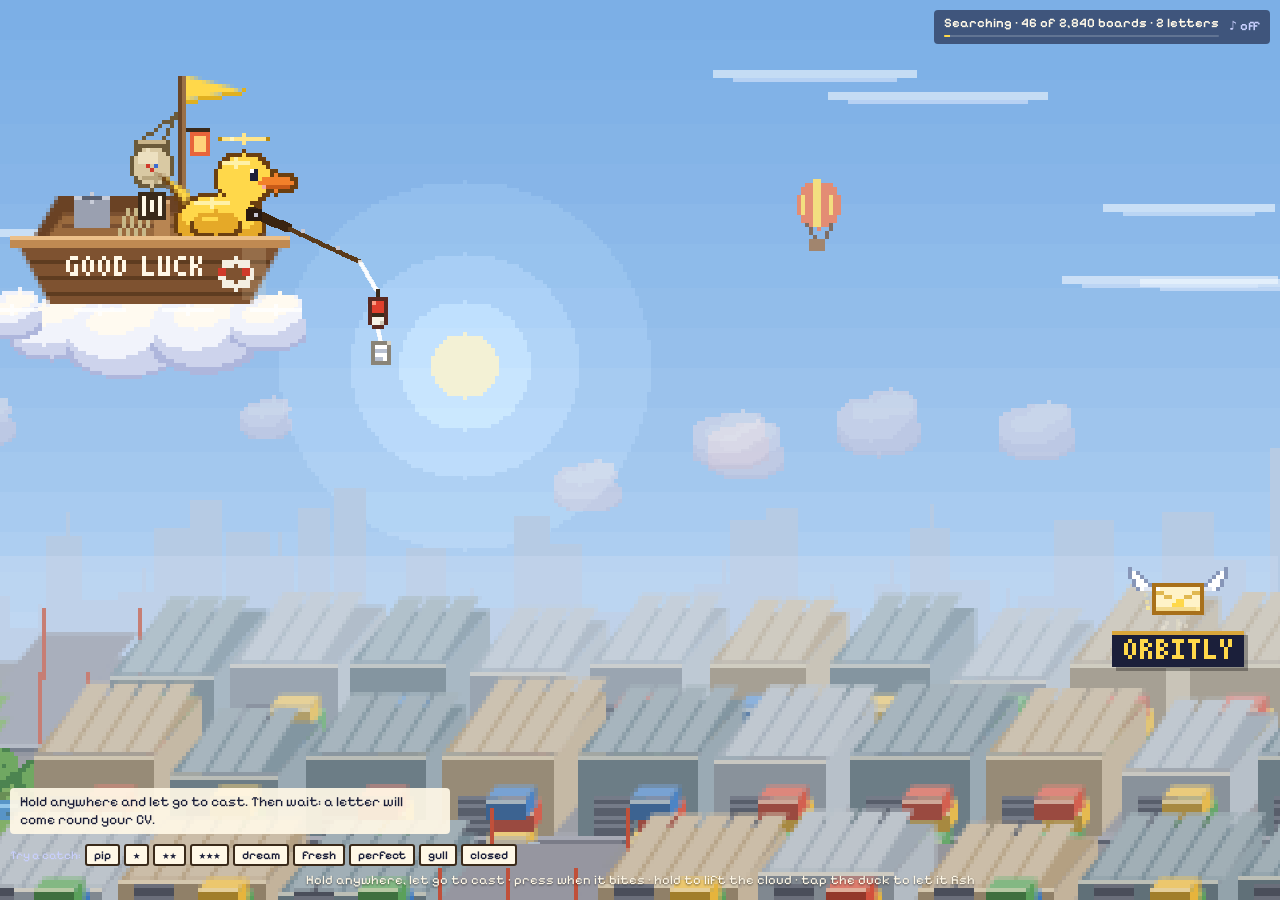
==== tools/catch.html @ b94306d3 "Plan 19, the game made calm: a real catch, the soul's way up to HEAVEN and the same way home The duc" ====
<!doctype html>
<!-- ONE CATCH, TO TRY (PLAN.md 19, step 1): the sky of letters with the new way of catching, alone: hold anywhere and let go
     to cast; wait while a letter comes round the CV; press when it bites; hold and let go to keep the letter in the little
     cloud until the ribbon is full; the duck holds it up, its tag over it (press the tag for the rest), and into the bag
     it goes. A tap on the duck lets it fish by itself. «Try a catch» shows each kind of catch at once. The jobs are the
     shared store's, for a made-up CV (an AI engineer in London, two made-up dream companies); the search plays out in
     about a minute. Open through a local server: /tools/catch.html (?debug: window.sky, and the time a frame takes) -->
<html lang="en">
<head>
<meta charset="utf-8">
<meta name="viewport" content="width=device-width, initial-scale=1, viewport-fit=cover">
<title>One catch</title>
<link href="https://fonts.googleapis.com/css2?family=Pixelify+Sans:wght@400;600&display=swap" rel="stylesheet">
<style>
  :root { --paper: #fff8e7; --ink: #1b1f3a; --edge: #3a2a1a; --yellow: #ffd84a; --ui: "Pixelify Sans", ui-monospace, monospace; }
  html, body { margin: 0; height: 100%; overflow: hidden; background: #0c0f24; }
  canvas { display: block; touch-action: none; -webkit-user-select: none; user-select: none; }
  .hud { position: fixed; font: 600 14px var(--ui); color: var(--paper); }
  .prog { top: 10px; right: 10px; display: flex; align-items: center; gap: 10px; background: rgba(27, 31, 58, 0.62); border-radius: 4px; padding: 5px 10px 7px; }
  .prog .line { display: flex; flex-direction: column; gap: 4px; font-size: 13px; }
  .prog .bar { height: 2px; background: rgba(255, 255, 255, 0.18); border-radius: 2px; overflow: hidden; }
  .prog .bar i { display: block; height: 100%; width: 0; background: var(--yellow); transition: width 0.4s linear; }
  .prog button { all: unset; cursor: pointer; font: 600 13px var(--ui); color: #c9d0ff; }
  .talk { left: 10px; bottom: 66px; max-width: min(420px, calc(100vw - 20px)); color: var(--ink); background: rgba(255, 248, 231, 0.92); border-radius: 4px;
    padding: 5px 10px; font: 14px/1.3 var(--ui); opacity: 0; transform: translateY(6px); transition: opacity 0.3s, transform 0.3s; pointer-events: none; }
  .talk.show { opacity: 1; transform: none; }
  .hint { left: 50%; bottom: 12px; transform: translateX(-50%); font: 13px var(--ui); color: #fff8e7; text-shadow: 0 1px 2px rgba(0,0,0,.6); white-space: nowrap; transition: opacity 1s; pointer-events: none; }
  .try { left: 10px; bottom: 34px; display: flex; gap: 4px; align-items: center; flex-wrap: wrap; font: 12px var(--ui); color: #c9d0ff; }
  .try button { font: 600 12px var(--ui); color: var(--ink); background: var(--paper); border: 2px solid var(--edge); border-radius: 3px; padding: 2px 7px; cursor: pointer; }
  .perf { left: 10px; top: 10px; font: 12px ui-monospace, monospace; color: #c9d0ff; background: rgba(0, 0, 0, 0.4); padding: 3px 6px; }
  @media (max-width: 560px) { .hint { bottom: 8px; font-size: 11px; white-space: normal; width: 90vw; text-align: center; } .try { bottom: 44px; } .talk { bottom: 96px; } .prog { left: 10px; right: 10px; } }
</style>
</head>
<body>
<canvas id="sky"></canvas>
<div class="hud prog"><div class="line"><span id="progText">Getting ready…</span><div class="bar"><i id="progBar"></i></div></div><button id="sound" type="button" title="Sound">♪ off</button></div>
<div class="hud talk" id="talk"></div>
<div class="hud hint" id="hint">Hold anywhere, let go to cast · press when it bites · hold to lift the cloud · tap the duck to let it fish</div>
<div class="hud try" id="try">Try a catch:</div>
<div class="hud perf" id="perf" hidden></div>
<script type="module">
  import { makeStage } from '../js/stage.js';
  import { makeSky } from '../js/sky.js';
  import { makeLetters } from '../js/letters.js';
  import { makeCatchUI } from '../js/catchui.js';
  import { readLake } from '../js/lake.js';
  import { sfx, soundOn, setSound } from '../js/sound.js';

  const $ = (id) => document.getElementById(id);
  const debug = new URLSearchParams(location.search).has('debug');
  const ME = { titles: ['machine learning engineer', 'ai engineer', 'data scientist', 'software engineer'], city: 'london', remote: true,
    skills: ['python', 'machine learning', 'pytorch', 'sql', 'aws', 'docker', 'llms', 'nlp', 'deep learning', 'tensorflow', 'kubernetes', 'react', 'typescript'] };

  const stage = makeStage($('sky'));
  const sky = makeSky(stage);
  let talkTimer = 0;
  function say(text, who, secs = 3) {
    const t = $('talk'); t.textContent = text; t.classList.add('show');
    clearTimeout(talkTimer); talkTimer = setTimeout(() => t.classList.remove('show'), secs * 1000);
  }
  const letters = makeLetters({
    onSay: say,
    onBag: () => { $('hint').style.opacity = '0'; },
    onAway: () => {},
    // a made-up check for this page: about one posting in nine has closed
    onCheck: (job) => new Promise((ok) => setTimeout(() => ok([...String(job.id)].reduce((n, c) => (n * 31 + c.charCodeAt(0)) % 997, 7) % 9 !== 4), 400)),
  });
  letters.onSound((n) => sfx(n));
  const toCss = (x, y) => ({ x: (x * stage.K) / stage.dpr, y: (y * stage.K) / stage.dpr });
  const ui = makeCatchUI({ toCss, skills: () => new Set(ME.skills) });
  const soundLabel = () => { $('sound').textContent = soundOn() ? '♪ on' : '♪ off'; };
  $('sound').onclick = () => { setSound(!soundOn()); soundLabel(); }; soundLabel();

  function fit() { stage.fit(); sky.layout(stage.W, stage.H); letters.resize(stage.W, stage.H); }
  addEventListener('resize', fit);
  fit();
  const cv = $('sky');
  cv.addEventListener('pointerdown', (e) => { cv.setPointerCapture?.(e.pointerId); letters.press(stage.toArt(e)); });
  cv.addEventListener('pointermove', (e) => { const p = stage.toArt(e); letters.move(p); cv.style.cursor = letters.hovering(p) ? 'pointer' : 'default'; });
  addEventListener('pointerup', (e) => letters.release(stage.toArt(e)));
  addEventListener('pointercancel', () => letters.release(null));

  // the jobs: the shared store's, for the made-up CV; if it cannot be read, some made up here
  let lake = [], bottles = [];
  try { const r = await readLake(ME); lake = r.lake || []; bottles = r.bottles || []; } catch (e) { /* made up below */ }
  if (!lake.length) {
    const cos = ['Northwind', 'Bluebird AI', 'Copperleaf', 'Harbor Labs', 'Lumen', 'Quill', 'Tallyho', 'Orbitly', 'Moss & Co', 'Pebble'];
    const sk = ['python', 'sql', 'aws', 'pytorch', 'react', 'go', 'java', 'kubernetes', 'excel', 'llms', 'nlp', 'docker'];
    lake = Array.from({ length: 140 }, (_, i) => ({ id: `demo${i}`, company: cos[i % 10], title: ['ML Engineer', 'AI Engineer', 'Data Scientist', 'Backend Engineer'][i % 4],
      place: 'London', url: '#', posted: Date.now() - (i % 30) * 864e5, skills: Object.fromEntries(sk.filter((_, k) => (i * 7 + k * 3) % 5 < 2).map((k) => [k, 1 + (i % 3)])) }));
  }
  const dream = [...new Set(lake.filter((j) => j.fit != null).sort((a, b) => b.fit - a.fit).map((j) => j.company))].slice(1, 3);   // made up for this page
  letters.start({ W: stage.W, H: stage.H, L: sky.L }, { skills: ME.skills, bottles, auto: false, day: 0.1, dream, gullFirst: 45, gullEvery: 80 });
  sky.draw(letters.view());                                            // once, so the city knows where its roofs are

  // «Try a catch»: each kind shown at once, as if just reeled in
  const any = () => ({ ...lake[Math.floor(Math.random() * lake.length)] });
  const kinds = [['pip', { fit: 30, size: 'small' }], ['★', { fit: 46, size: 'medium' }], ['★★', { fit: 61, size: 'big' }], ['★★★', { fit: 78, size: 'gold' }],
    ['dream', { fit: 64, size: 'big', company: dream[0] || 'Dreamco' }], ['fresh', { fit: 58, size: 'big', posted: Date.now() - 3 * 36e5 }],
    ['perfect', { fit: 52, size: 'medium' }, { perfect: true }], ['gull', { fit: 74, size: 'gold', bottle: true }], ['closed', { fit: 50, size: 'medium' }, { closed: true }]];
  for (const [label, over, opts] of kinds) {
    const b = document.createElement('button'); b.type = 'button'; b.textContent = label;
    b.onclick = (e) => { e.stopPropagation(); const j = { ...any(), ...over, id: `try${Math.random()}` }; if (!letters.tryShow(j, opts || {})) say('Busy: one at a time.', 'duck', 1.5); };
    $('try').appendChild(b);
  }

  // the search, played out: the boards read over about seventy seconds, each job found as it comes
  const TOTAL = 2840, order = lake.slice().sort(() => Math.random() - 0.5);
  let fed = 0, read = 0, done = false;
  const prog = () => {
    $('progText').textContent = done ? `Search done · ${letters.F.found.toLocaleString('en-GB')} letters` : `Searching · ${read.toLocaleString('en-GB')} of ${TOTAL.toLocaleString('en-GB')} boards · ${letters.F.found.toLocaleString('en-GB')} letters`;
    $('progBar').style.width = `${Math.round((100 * read) / TOTAL)}%`;
  };
  const search = setInterval(() => {
    if (done) return;
    read = Math.min(TOTAL, read + Math.round(30 + Math.random() * 50));
    const due = Math.round((order.length * read) / TOTAL);
    while (fed < due) letters.feed(order[fed++]);
    if (read >= TOTAL) { done = true; letters.searchDone(); say(`The search is done: ${letters.F.found} letters. The city slows, and stops.`, 'duck', 4); clearInterval(search); }
    prog();
  }, 1000);
  prog();
  say('Hold anywhere and let go to cast. Then wait: a letter will come round your CV.', 'duck', 6);

  // each frame: a step of time, then the picture, then the tag
  let last = performance.now(), avg = 0;
  function frame(now) {
    const dt = Math.min(0.05, Math.max(0, (now - last) / 1000)); last = now;
    const t0 = performance.now();
    if (!(debug && window.sky && window.sky.paused)) letters.step(dt);   // ?debug: sky.paused holds a moment still, to look at it
    const v = letters.view();
    sky.draw(v);
    ui.update(v);
    if (debug) { avg = avg * 0.95 + (performance.now() - t0) * 0.05; $('perf').hidden = false; $('perf').textContent = `${avg.toFixed(1)} ms a frame · K ${stage.K} · ${stage.W}×${stage.H}`; }
    requestAnimationFrame(frame);
  }
  requestAnimationFrame(frame);
  if (debug) window.sky = { letters, stage, sky, ui, view: () => letters.view(),
    run(sec, dt = 1 / 60) { for (let i = 0; i < sec / dt; i++) letters.step(dt); const v = letters.view(); sky.draw(v); ui.update(v); return letters.F.line && letters.F.line.phase; },
    press(x, y) { return letters.press({ x, y }); }, release(x, y) { letters.release({ x, y }); } };
</script>
</body>
</html>
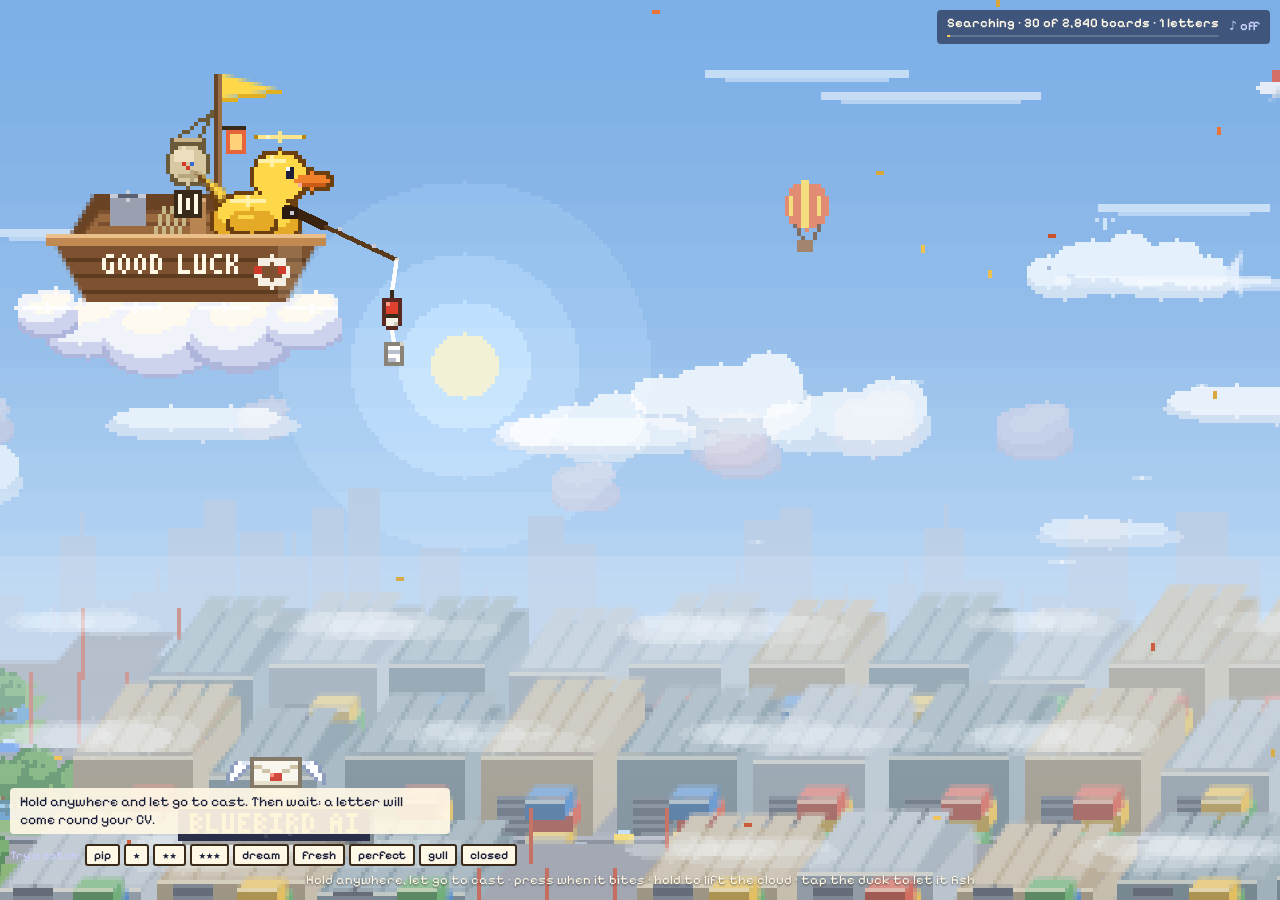
==== commit 761b9a0f: "The sky as a clear lake, always drifting forward slowly; the bucket on the deck holds every letter c" ====
--- a/tools/catch.html
+++ b/tools/catch.html
@@ -116,7 +116,7 @@
     read = Math.min(TOTAL, read + Math.round(30 + Math.random() * 50));
     const due = Math.round((order.length * read) / TOTAL);
     while (fed < due) letters.feed(order[fed++]);
-    if (read >= TOTAL) { done = true; letters.searchDone(); say(`The search is done: ${letters.F.found} letters. The city slows, and stops.`, 'duck', 4); clearInterval(search); }
+    if (read >= TOTAL) { done = true; letters.searchDone(); say(`The search is done: ${letters.F.found} letters. Fish at your ease.`, 'duck', 4); clearInterval(search); }
     prog();
   }, 1000);
   prog();
